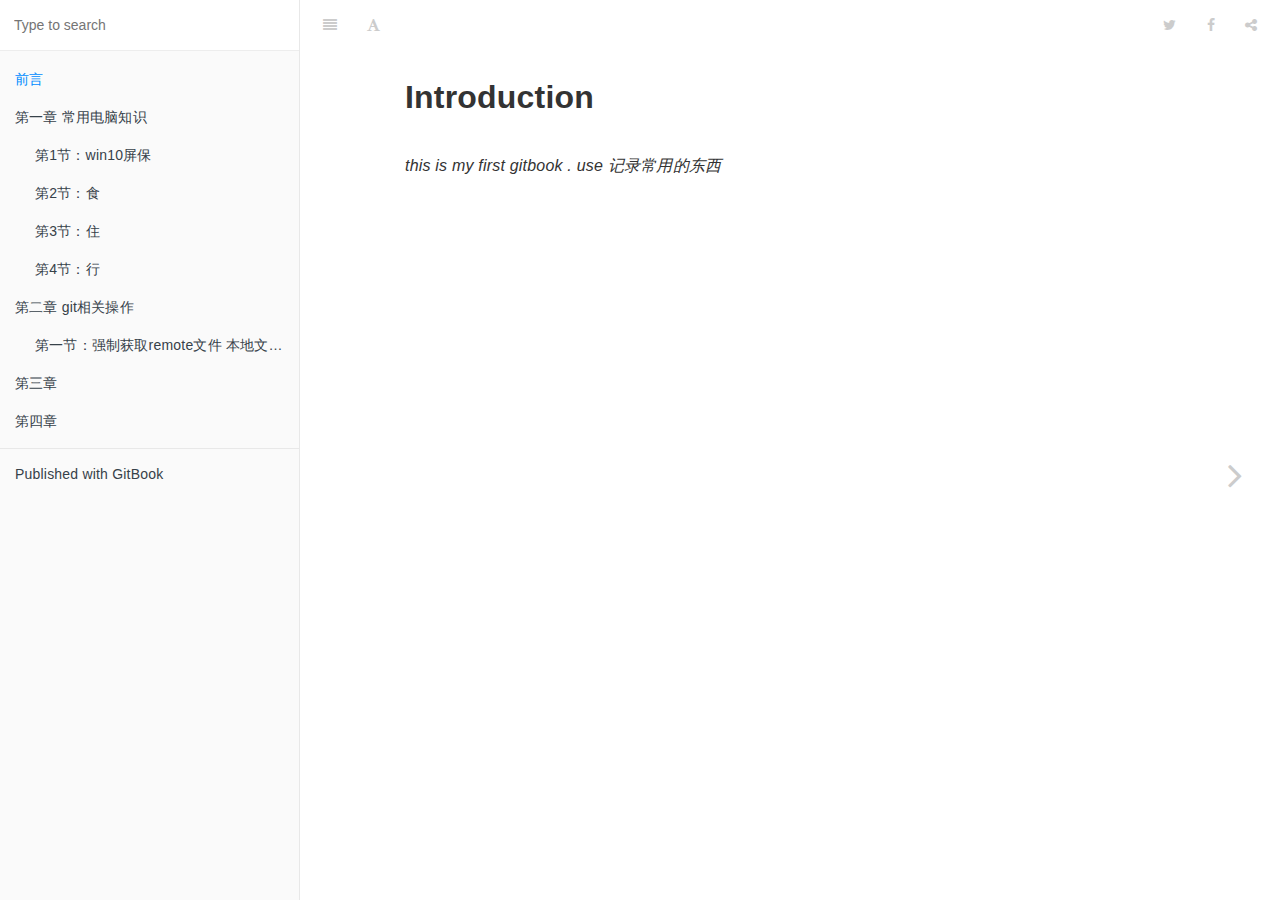
==== _book/index.html @ b2845a03 "提交book1" ====
<!DOCTYPE HTML>
<html lang="" >
    <head>
        <meta charset="UTF-8">
        <meta content="text/html; charset=utf-8" http-equiv="Content-Type">
        <title>前言 · GitBook</title>
        <meta http-equiv="X-UA-Compatible" content="IE=edge" />
        <meta name="description" content="">
        <meta name="generator" content="GitBook 3.2.3">
        
        
        
    
    <link rel="stylesheet" href="gitbook/style.css">

    
            
                
                <link rel="stylesheet" href="gitbook/gitbook-plugin-highlight/website.css">
                
            
                
                <link rel="stylesheet" href="gitbook/gitbook-plugin-search/search.css">
                
            
                
                <link rel="stylesheet" href="gitbook/gitbook-plugin-fontsettings/website.css">
                
            
        

    

    
        
    
        
    
        
    
        
    
        
    
        
    

        
    
    
    <meta name="HandheldFriendly" content="true"/>
    <meta name="viewport" content="width=device-width, initial-scale=1, user-scalable=no">
    <meta name="apple-mobile-web-app-capable" content="yes">
    <meta name="apple-mobile-web-app-status-bar-style" content="black">
    <link rel="apple-touch-icon-precomposed" sizes="152x152" href="gitbook/images/apple-touch-icon-precomposed-152.png">
    <link rel="shortcut icon" href="gitbook/images/favicon.ico" type="image/x-icon">

    
    <link rel="next" href="Chapter1/" />
    
    

    </head>
    <body>
        
<div class="book">
    <div class="book-summary">
        
            
<div id="book-search-input" role="search">
    <input type="text" placeholder="Type to search" />
</div>

            
                <nav role="navigation">
                


<ul class="summary">
    
    

    

    
        
        
    
        <li class="chapter active" data-level="1.1" data-path="./">
            
                <a href="./">
            
                    
                    前言
            
                </a>
            

            
        </li>
    
        <li class="chapter " data-level="1.2" data-path="Chapter1/">
            
                <a href="Chapter1/">
            
                    
                    第一章 常用电脑知识
            
                </a>
            

            
            <ul class="articles">
                
    
        <li class="chapter " data-level="1.2.1" data-path="Chapter1/win10屏保.html">
            
                <a href="Chapter1/win10屏保.html">
            
                    
                    第1节：win10屏保
            
                </a>
            

            
        </li>
    
        <li class="chapter " data-level="1.2.2" data-path="Chapter1/食.html">
            
                <a href="Chapter1/食.html">
            
                    
                    第2节：食
            
                </a>
            

            
        </li>
    
        <li class="chapter " data-level="1.2.3" data-path="Chapter1/住.html">
            
                <a href="Chapter1/住.html">
            
                    
                    第3节：住
            
                </a>
            

            
        </li>
    
        <li class="chapter " data-level="1.2.4" data-path="Chapter1/行.html">
            
                <a href="Chapter1/行.html">
            
                    
                    第4节：行
            
                </a>
            

            
        </li>
    

            </ul>
            
        </li>
    
        <li class="chapter " data-level="1.3" data-path="Chapter2/">
            
                <a href="Chapter2/">
            
                    
                    第二章 git相关操作
            
                </a>
            

            
            <ul class="articles">
                
    
        <li class="chapter " data-level="1.3.1" data-path="Chapter2/git获取文件.html">
            
                <a href="Chapter2/git获取文件.html">
            
                    
                    第一节：强制获取remote文件 本地文件删除后
            
                </a>
            

            
        </li>
    

            </ul>
            
        </li>
    
        <li class="chapter " data-level="1.4" data-path="Chapter3/">
            
                <a href="Chapter3/">
            
                    
                    第三章
            
                </a>
            

            
        </li>
    
        <li class="chapter " data-level="1.5" data-path="Chapter4/">
            
                <a href="Chapter4/">
            
                    
                    第四章
            
                </a>
            

            
        </li>
    

    

    <li class="divider"></li>

    <li>
        <a href="https://www.gitbook.com" target="blank" class="gitbook-link">
            Published with GitBook
        </a>
    </li>
</ul>


                </nav>
            
        
    </div>

    <div class="book-body">
        
            <div class="body-inner">
                
                    

<div class="book-header" role="navigation">
    

    <!-- Title -->
    <h1>
        <i class="fa fa-circle-o-notch fa-spin"></i>
        <a href="." >前言</a>
    </h1>
</div>




                    <div class="page-wrapper" tabindex="-1" role="main">
                        <div class="page-inner">
                            
<div id="book-search-results">
    <div class="search-noresults">
    
                                <section class="normal markdown-section">
                                
                                <h1 id="introduction">Introduction</h1>
<p><em>this is my first gitbook . use &#x8BB0;&#x5F55;&#x5E38;&#x7528;&#x7684;&#x4E1C;&#x897F;</em></p>

                                
                                </section>
                            
    </div>
    <div class="search-results">
        <div class="has-results">
            
            <h1 class="search-results-title"><span class='search-results-count'></span> results matching "<span class='search-query'></span>"</h1>
            <ul class="search-results-list"></ul>
            
        </div>
        <div class="no-results">
            
            <h1 class="search-results-title">No results matching "<span class='search-query'></span>"</h1>
            
        </div>
    </div>
</div>

                        </div>
                    </div>
                
            </div>

            
                
                
                <a href="Chapter1/" class="navigation navigation-next navigation-unique" aria-label="Next page: 第一章 常用电脑知识">
                    <i class="fa fa-angle-right"></i>
                </a>
                
            
        
    </div>

    <script>
        var gitbook = gitbook || [];
        gitbook.push(function() {
            gitbook.page.hasChanged({"page":{"title":"前言","level":"1.1","depth":1,"next":{"title":"第一章 常用电脑知识","level":"1.2","depth":1,"path":"Chapter1/README.md","ref":"Chapter1/README.md","articles":[{"title":"第1节：win10屏保","level":"1.2.1","depth":2,"path":"Chapter1/win10屏保.md","ref":"Chapter1/win10屏保.md","articles":[]},{"title":"第2节：食","level":"1.2.2","depth":2,"path":"Chapter1/食.md","ref":"Chapter1/食.md","articles":[]},{"title":"第3节：住","level":"1.2.3","depth":2,"path":"Chapter1/住.md","ref":"Chapter1/住.md","articles":[]},{"title":"第4节：行","level":"1.2.4","depth":2,"path":"Chapter1/行.md","ref":"Chapter1/行.md","articles":[]}]},"dir":"ltr"},"config":{"gitbook":"*","theme":"default","variables":{},"plugins":["livereload"],"pluginsConfig":{"livereload":{},"highlight":{},"search":{},"lunr":{"maxIndexSize":1000000,"ignoreSpecialCharacters":false},"sharing":{"facebook":true,"twitter":true,"google":false,"weibo":false,"instapaper":false,"vk":false,"all":["facebook","google","twitter","weibo","instapaper"]},"fontsettings":{"theme":"white","family":"sans","size":2},"theme-default":{"styles":{"website":"styles/website.css","pdf":"styles/pdf.css","epub":"styles/epub.css","mobi":"styles/mobi.css","ebook":"styles/ebook.css","print":"styles/print.css"},"showLevel":false}},"structure":{"langs":"LANGS.md","readme":"README.md","glossary":"GLOSSARY.md","summary":"SUMMARY.md"},"pdf":{"pageNumbers":true,"fontSize":12,"fontFamily":"Arial","paperSize":"a4","chapterMark":"pagebreak","pageBreaksBefore":"/","margin":{"right":62,"left":62,"top":56,"bottom":56}},"styles":{"website":"styles/website.css","pdf":"styles/pdf.css","epub":"styles/epub.css","mobi":"styles/mobi.css","ebook":"styles/ebook.css","print":"styles/print.css"}},"file":{"path":"README.md","mtime":"2019-07-24T01:27:45.678Z","type":"markdown"},"gitbook":{"version":"3.2.3","time":"2019-07-24T07:10:19.632Z"},"basePath":".","book":{"language":""}});
        });
    </script>
</div>

        
    <script src="gitbook/gitbook.js"></script>
    <script src="gitbook/theme.js"></script>
    
        
        <script src="gitbook/gitbook-plugin-livereload/plugin.js"></script>
        
    
        
        <script src="gitbook/gitbook-plugin-search/search-engine.js"></script>
        
    
        
        <script src="gitbook/gitbook-plugin-search/search.js"></script>
        
    
        
        <script src="gitbook/gitbook-plugin-lunr/lunr.min.js"></script>
        
    
        
        <script src="gitbook/gitbook-plugin-lunr/search-lunr.js"></script>
        
    
        
        <script src="gitbook/gitbook-plugin-sharing/buttons.js"></script>
        
    
        
        <script src="gitbook/gitbook-plugin-fontsettings/fontsettings.js"></script>
        
    

    </body>
</html>
---- _book/gitbook/gitbook-plugin-highlight/website.css ----
.book .book-body .page-wrapper .page-inner section.normal pre,
.book .book-body .page-wrapper .page-inner section.normal code {
  /* http://jmblog.github.com/color-themes-for-google-code-highlightjs */
  /* Tomorrow Comment */
  /* Tomorrow Red */
  /* Tomorrow Orange */
  /* Tomorrow Yellow */
  /* Tomorrow Green */
  /* Tomorrow Aqua */
  /* Tomorrow Blue */
  /* Tomorrow Purple */
}
.book .book-body .page-wrapper .page-inner section.normal pre .hljs-comment,
.book .book-body .page-wrapper .page-inner section.normal code .hljs-comment,
.book .book-body .page-wrapper .page-inner section.normal pre .hljs-title,
.book .book-body .page-wrapper .page-inner section.normal code .hljs-title {
  color: #8e908c;
}
.book .book-body .page-wrapper .page-inner section.normal pre .hljs-variable,
.book .book-body .page-wrapper .page-inner section.normal code .hljs-variable,
.book .book-body .page-wrapper .page-inner section.normal pre .hljs-attribute,
.book .book-body .page-wrapper .page-inner section.normal code .hljs-attribute,
.book .book-body .page-wrapper .page-inner section.normal pre .hljs-tag,
.book .book-body .page-wrapper .page-inner section.normal code .hljs-tag,
.book .book-body .page-wrapper .page-inner section.normal pre .hljs-regexp,
.book .book-body .page-wrapper .page-inner section.normal code .hljs-regexp,
.book .book-body .page-wrapper .page-inner section.normal pre .hljs-deletion,
.book .book-body .page-wrapper .page-inner section.normal code .hljs-deletion,
.book .book-body .page-wrapper .page-inner section.normal pre .ruby .hljs-constant,
.book .book-body .page-wrapper .page-inner section.normal code .ruby .hljs-constant,
.book .book-body .page-wrapper .page-inner section.normal pre .xml .hljs-tag .hljs-title,
.book .book-body .page-wrapper .page-inner section.normal code .xml .hljs-tag .hljs-title,
.book .book-body .page-wrapper .page-inner section.normal pre .xml .hljs-pi,
.book .book-body .page-wrapper .page-inner section.normal code .xml .hljs-pi,
.book .book-body .page-wrapper .page-inner section.normal pre .xml .hljs-doctype,
.book .book-body .page-wrapper .page-inner section.normal code .xml .hljs-doctype,
.book .book-body .page-wrapper .page-inner section.normal pre .html .hljs-doctype,
.book .book-body .page-wrapper .page-inner section.normal code .html .hljs-doctype,
.book .book-body .page-wrapper .page-inner section.normal pre .css .hljs-id,
.book .book-body .page-wrapper .page-inner section.normal code .css .hljs-id,
.book .book-body .page-wrapper .page-inner section.normal pre .css .hljs-class,
.book .book-body .page-wrapper .page-inner section.normal code .css .hljs-class,
.book .book-body .page-wrapper .page-inner section.normal pre .css .hljs-pseudo,
.book .book-body .page-wrapper .page-inner section.normal code .css .hljs-pseudo {
  color: #c82829;
}
.book .book-body .page-wrapper .page-inner section.normal pre .hljs-number,
.book .book-body .page-wrapper .page-inner section.normal code .hljs-number,
.book .book-body .page-wrapper .page-inner section.normal pre .hljs-preprocessor,
.book .book-body .page-wrapper .page-inner section.normal code .hljs-preprocessor,
.book .book-body .page-wrapper .page-inner section.normal pre .hljs-pragma,
.book .book-body .page-wrapper .page-inner section.normal code .hljs-pragma,
.book .book-body .page-wrapper .page-inner section.normal pre .hljs-built_in,
.book .book-body .page-wrapper .page-inner section.normal code .hljs-built_in,
.book .book-body .page-wrapper .page-inner section.normal pre .hljs-literal,
.book .book-body .page-wrapper .page-inner section.normal code .hljs-literal,
.book .book-body .page-wrapper .page-inner section.normal pre .hljs-params,
.book .book-body .page-wrapper .page-inner section.normal code .hljs-params,
.book .book-body .page-wrapper .page-inner section.normal pre .hljs-constant,
.book .book-body .page-wrapper .page-inner section.normal code .hljs-constant {
  color: #f5871f;
}
.book .book-body .page-wrapper .page-inner section.normal pre .ruby .hljs-class .hljs-title,
.book .book-body .page-wrapper .page-inner section.normal code .ruby .hljs-class .hljs-title,
.book .book-body .page-wrapper .page-inner section.normal pre .css .hljs-rules .hljs-attribute,
.book .book-body .page-wrapper .page-inner section.normal code .css .hljs-rules .hljs-attribute {
  color: #eab700;
}
.book .book-body .page-wrapper .page-inner section.normal pre .hljs-string,
.book .book-body .page-wrapper .page-inner section.normal code .hljs-string,
.book .book-body .page-wrapper .page-inner section.normal pre .hljs-value,
.book .book-body .page-wrapper .page-inner section.normal code .hljs-value,
.book .book-body .page-wrapper .page-inner section.normal pre .hljs-inheritance,
.book .book-body .page-wrapper .page-inner section.normal code .hljs-inheritance,
.book .book-body .page-wrapper .page-inner section.normal pre .hljs-header,
.book .book-body .page-wrapper .page-inner section.normal code .hljs-header,
.book .book-body .page-wrapper .page-inner section.normal pre .hljs-addition,
.book .book-body .page-wrapper .page-inner section.normal code .hljs-addition,
.book .book-body .page-wrapper .page-inner section.normal pre .ruby .hljs-symbol,
.book .book-body .page-wrapper .page-inner section.normal code .ruby .hljs-symbol,
.book .book-body .page-wrapper .page-inner section.normal pre .xml .hljs-cdata,
.book .book-body .page-wrapper .page-inner section.normal code .xml .hljs-cdata {
  color: #718c00;
}
.book .book-body .page-wrapper .page-inner section.normal pre .css .hljs-hexcolor,
.book .book-body .page-wrapper .page-inner section.normal code .css .hljs-hexcolor {
  color: #3e999f;
}
.book .book-body .page-wrapper .page-inner section.normal pre .hljs-function,
.book .book-body .page-wrapper .page-inner section.normal code .hljs-function,
.book .book-body .page-wrapper .page-inner section.normal pre .python .hljs-decorator,
.book .book-body .page-wrapper .page-inner section.normal code .python .hljs-decorator,
.book .book-body .page-wrapper .page-inner section.normal pre .python .hljs-title,
.book .book-body .page-wrapper .page-inner section.normal code .python .hljs-title,
.book .book-body .page-wrapper .page-inner section.normal pre .ruby .hljs-function .hljs-title,
.book .book-body .page-wrapper .page-inner section.normal code .ruby .hljs-function .hljs-title,
.book .book-body .page-wrapper .page-inner section.normal pre .ruby .hljs-title .hljs-keyword,
.book .book-body .page-wrapper .page-inner section.normal code .ruby .hljs-title .hljs-keyword,
.book .book-body .page-wrapper .page-inner section.normal pre .perl .hljs-sub,
.book .book-body .page-wrapper .page-inner section.normal code .perl .hljs-sub,
.book .book-body .page-wrapper .page-inner section.normal pre .javascript .hljs-title,
.book .book-body .page-wrapper .page-inner section.normal code .javascript .hljs-title,
.book .book-body .page-wrapper .page-inner section.normal pre .coffeescript .hljs-title,
.book .book-body .page-wrapper .page-inner section.normal code .coffeescript .hljs-title {
  color: #4271ae;
}
.book .book-body .page-wrapper .page-inner section.normal pre .hljs-keyword,
.book .book-body .page-wrapper .page-inner section.normal code .hljs-keyword,
.book .book-body .page-wrapper .page-inner section.normal pre .javascript .hljs-function,
.book .book-body .page-wrapper .page-inner section.normal code .javascript .hljs-function {
  color: #8959a8;
}
.book .book-body .page-wrapper .page-inner section.normal pre .hljs,
.book .book-body .page-wrapper .page-inner section.normal code .hljs {
  display: block;
  background: white;
  color: #4d4d4c;
  padding: 0.5em;
}
.book .book-body .page-wrapper .page-inner section.normal pre .coffeescript .javascript,
.book .book-body .page-wrapper .page-inner section.normal code .coffeescript .javascript,
.book .book-body .page-wrapper .page-inner section.normal pre .javascript .xml,
.book .book-body .page-wrapper .page-inner section.normal code .javascript .xml,
.book .book-body .page-wrapper .page-inner section.normal pre .tex .hljs-formula,
.book .book-body .page-wrapper .page-inner section.normal code .tex .hljs-formula,
.book .book-body .page-wrapper .page-inner section.normal pre .xml .javascript,
.book .book-body .page-wrapper .page-inner section.normal code .xml .javascript,
.book .book-body .page-wrapper .page-inner section.normal pre .xml .vbscript,
.book .book-body .page-wrapper .page-inner section.normal code .xml .vbscript,
.book .book-body .page-wrapper .page-inner section.normal pre .xml .css,
.book .book-body .page-wrapper .page-inner section.normal code .xml .css,
.book .book-body .page-wrapper .page-inner section.normal pre .xml .hljs-cdata,
.book .book-body .page-wrapper .page-inner section.normal code .xml .hljs-cdata {
  opacity: 0.5;
}
.book.color-theme-1 .book-body .page-wrapper .page-inner section.normal pre,
.book.color-theme-1 .book-body .page-wrapper .page-inner section.normal code {
  /*

Orginal Style from ethanschoonover.com/solarized (c) Jeremy Hull <sourdrums@gmail.com>

*/
  /* Solarized Green */
  /* Solarized Cyan */
  /* Solarized Blue */
  /* Solarized Yellow */
  /* Solarized Orange */
  /* Solarized Red */
  /* Solarized Violet */
}
.book.color-theme-1 .book-body .page-wrapper .page-inner section.normal pre .hljs,
.book.color-theme-1 .book-body .page-wrapper .page-inner section.normal code .hljs {
  display: block;
  padding: 0.5em;
  background: #fdf6e3;
  color: #657b83;
}
.book.color-theme-1 .book-body .page-wrapper .page-inner section.normal pre .hljs-comment,
.book.color-theme-1 .book-body .page-wrapper .page-inner section.normal code .hljs-comment,
.book.color-theme-1 .book-body .page-wrapper .page-inner section.normal pre .hljs-template_comment,
.book.color-theme-1 .book-body .page-wrapper .page-inner section.normal code .hljs-template_comment,
.book.color-theme-1 .book-body .page-wrapper .page-inner section.normal pre .diff .hljs-header,
.book.color-theme-1 .book-body .page-wrapper .page-inner section.normal code .diff .hljs-header,
.book.color-theme-1 .book-body .page-wrapper .page-inner section.normal pre .hljs-doctype,
.book.color-theme-1 .book-body .page-wrapper .page-inner section.normal code .hljs-doctype,
.book.color-theme-1 .book-body .page-wrapper .page-inner section.normal pre .hljs-pi,
.book.color-theme-1 .book-body .page-wrapper .page-inner section.normal code .hljs-pi,
.book.color-theme-1 .book-body .page-wrapper .page-inner section.normal pre .lisp .hljs-string,
.book.color-theme-1 .book-body .page-wrapper .page-inner section.normal code .lisp .hljs-string,
.book.color-theme-1 .book-body .page-wrapper .page-inner section.normal pre .hljs-javadoc,
.book.color-theme-1 .book-body .page-wrapper .page-inner section.normal code .hljs-javadoc {
  color: #93a1a1;
}
.book.color-theme-1 .book-body .page-wrapper .page-inner section.normal pre .hljs-keyword,
.book.color-theme-1 .book-body .page-wrapper .page-inner section.normal code .hljs-keyword,
.book.color-theme-1 .book-body .page-wrapper .page-inner section.normal pre .hljs-winutils,
.book.color-theme-1 .book-body .page-wrapper .page-inner section.normal code .hljs-winutils,
.book.color-theme-1 .book-body .page-wrapper .page-inner section.normal pre .method,
.book.color-theme-1 .book-body .page-wrapper .page-inner section.normal code .method,
.book.color-theme-1 .book-body .page-wrapper .page-inner section.normal pre .hljs-addition,
.book.color-theme-1 .book-body .page-wrapper .page-inner section.normal code .hljs-addition,
.book.color-theme-1 .book-body .page-wrapper .page-inner section.normal pre .css .hljs-tag,
.book.color-theme-1 .book-body .page-wrapper .page-inner section.normal code .css .hljs-tag,
.book.color-theme-1 .book-body .page-wrapper .page-inner section.normal pre .hljs-request,
.book.color-theme-1 .book-body .page-wrapper .page-inner section.normal code .hljs-request,
.book.color-theme-1 .book-body .page-wrapper .page-inner section.normal pre .hljs-status,
.book.color-theme-1 .book-body .page-wrapper .page-inner section.normal code .hljs-status,
.book.color-theme-1 .book-body .page-wrapper .page-inner section.normal pre .nginx .hljs-title,
.book.color-theme-1 .book-body .page-wrapper .page-inner section.normal code .nginx .hljs-title {
  color: #859900;
}
.book.color-theme-1 .book-body .page-wrapper .page-inner section.normal pre .hljs-number,
.book.color-theme-1 .book-body .page-wrapper .page-inner section.normal code .hljs-number,
.book.color-theme-1 .book-body .page-wrapper .page-inner section.normal pre .hljs-command,
.book.color-theme-1 .book-body .page-wrapper .page-inner section.normal code .hljs-command,
.book.color-theme-1 .book-body .page-wrapper .page-inner section.normal pre .hljs-string,
.book.color-theme-1 .book-body .page-wrapper .page-inner section.normal code .hljs-string,
.book.color-theme-1 .book-body .page-wrapper .page-inner section.normal pre .hljs-tag .hljs-value,
.book.color-theme-1 .book-body .page-wrapper .page-inner section.normal code .hljs-tag .hljs-value,
.book.color-theme-1 .book-body .page-wrapper .page-inner section.normal pre .hljs-rules .hljs-value,
.book.color-theme-1 .book-body .page-wrapper .page-inner section.normal code .hljs-rules .hljs-value,
.book.color-theme-1 .book-body .page-wrapper .page-inner section.normal pre .hljs-phpdoc,
.book.color-theme-1 .book-body .page-wrapper .page-inner section.normal code .hljs-phpdoc,
.book.color-theme-1 .book-body .page-wrapper .page-inner section.normal pre .tex .hljs-formula,
.book.color-theme-1 .book-body .page-wrapper .page-inner section.normal code .tex .hljs-formula,
.book.color-theme-1 .book-body .page-wrapper .page-inner section.normal pre .hljs-regexp,
.book.color-theme-1 .book-body .page-wrapper .page-inner section.normal code .hljs-regexp,
.book.color-theme-1 .book-body .page-wrapper .page-inner section.normal pre .hljs-hexcolor,
.book.color-theme-1 .book-body .page-wrapper .page-inner section.normal code .hljs-hexcolor,
.book.color-theme-1 .book-body .page-wrapper .page-inner section.normal pre .hljs-link_url,
.book.color-theme-1 .book-body .page-wrapper .page-inner section.normal code .hljs-link_url {
  color: #2aa198;
}
.book.color-theme-1 .book-body .page-wrapper .page-inner section.normal pre .hljs-title,
.book.color-theme-1 .book-body .page-wrapper .page-inner section.normal code .hljs-title,
.book.color-theme-1 .book-body .page-wrapper .page-inner section.normal pre .hljs-localvars,
.book.color-theme-1 .book-body .page-wrapper .page-inner section.normal code .hljs-localvars,
.book.color-theme-1 .book-body .page-wrapper .page-inner section.normal pre .hljs-chunk,
.book.color-theme-1 .book-body .page-wrapper .page-inner section.normal code .hljs-chunk,
.book.color-theme-1 .book-body .page-wrapper .page-inner section.normal pre .hljs-decorator,
.book.color-theme-1 .book-body .page-wrapper .page-inner section.normal code .hljs-decorator,
.book.color-theme-1 .book-body .page-wrapper .page-inner section.normal pre .hljs-built_in,
.book.color-theme-1 .book-body .page-wrapper .page-inner section.normal code .hljs-built_in,
.book.color-theme-1 .book-body .page-wrapper .page-inner section.normal pre .hljs-identifier,
.book.color-theme-1 .book-body .page-wrapper .page-inner section.normal code .hljs-identifier,
.book.color-theme-1 .book-body .page-wrapper .page-inner section.normal pre .vhdl .hljs-literal,
.book.color-theme-1 .book-body .page-wrapper .page-inner section.normal code .vhdl .hljs-literal,
.book.color-theme-1 .book-body .page-wrapper .page-inner section.normal pre .hljs-id,
.book.color-theme-1 .book-body .page-wrapper .page-inner section.normal code .hljs-id,
.book.color-theme-1 .book-body .page-wrapper .page-inner section.normal pre .css .hljs-function,
.book.color-theme-1 .book-body .page-wrapper .page-inner section.normal code .css .hljs-function {
  color: #268bd2;
}
.book.color-theme-1 .book-body .page-wrapper .page-inner section.normal pre .hljs-attribute,
.book.color-theme-1 .book-body .page-wrapper .page-inner section.normal code .hljs-attribute,
.book.color-theme-1 .book-body .page-wrapper .page-inner section.normal pre .hljs-variable,
.book.color-theme-1 .book-body .page-wrapper .page-inner section.normal code .hljs-variable,
.book.color-theme-1 .book-body .page-wrapper .page-inner section.normal pre .lisp .hljs-body,
.book.color-theme-1 .book-body .page-wrapper .page-inner section.normal code .lisp .hljs-body,
.book.color-theme-1 .book-body .page-wrapper .page-inner section.normal pre .smalltalk .hljs-number,
.book.color-theme-1 .book-body .page-wrapper .page-inner section.normal code .smalltalk .hljs-number,
.book.color-theme-1 .book-body .page-wrapper .page-inner section.normal pre .hljs-constant,
.book.color-theme-1 .book-body .page-wrapper .page-inner section.normal code .hljs-constant,
.book.color-theme-1 .book-body .page-wrapper .page-inner section.normal pre .hljs-class .hljs-title,
.book.color-theme-1 .book-body .page-wrapper .page-inner section.normal code .hljs-class .hljs-title,
.book.color-theme-1 .book-body .page-wrapper .page-inner section.normal pre .hljs-parent,
.book.color-theme-1 .book-body .page-wrapper .page-inner section.normal code .hljs-parent,
.book.color-theme-1 .book-body .page-wrapper .page-inner section.normal pre .haskell .hljs-type,
.book.color-theme-1 .book-body .page-wrapper .page-inner section.normal code .haskell .hljs-type,
.book.color-theme-1 .book-body .page-wrapper .page-inner section.normal pre .hljs-link_reference,
.book.color-theme-1 .book-body .page-wrapper .page-inner section.normal code .hljs-link_reference {
  color: #b58900;
}
.book.color-theme-1 .book-body .page-wrapper .page-inner section.normal pre .hljs-preprocessor,
.book.color-theme-1 .book-body .page-wrapper .page-inner section.normal code .hljs-preprocessor,
.book.color-theme-1 .book-body .page-wrapper .page-inner section.normal pre .hljs-preprocessor .hljs-keyword,
.book.color-theme-1 .book-body .page-wrapper .page-inner section.normal code .hljs-preprocessor .hljs-keyword,
.book.color-theme-1 .book-body .page-wrapper .page-inner section.normal pre .hljs-pragma,
.book.color-theme-1 .book-body .page-wrapper .page-inner section.normal code .hljs-pragma,
.book.color-theme-1 .book-body .page-wrapper .page-inner section.normal pre .hljs-shebang,
.book.color-theme-1 .book-body .page-wrapper .page-inner section.normal code .hljs-shebang,
.book.color-theme-1 .book-body .page-wrapper .page-inner section.normal pre .hljs-symbol,
.book.color-theme-1 .book-body .page-wrapper .page-inner section.normal code .hljs-symbol,
.book.color-theme-1 .book-body .page-wrapper .page-inner section.normal pre .hljs-symbol .hljs-string,
.book.color-theme-1 .book-body .page-wrapper .page-inner section.normal code .hljs-symbol .hljs-string,
.book.color-theme-1 .book-body .page-wrapper .page-inner section.normal pre .diff .hljs-change,
.book.color-theme-1 .book-body .page-wrapper .page-inner section.normal code .diff .hljs-change,
.book.color-theme-1 .book-body .page-wrapper .page-inner section.normal pre .hljs-special,
.book.color-theme-1 .book-body .page-wrapper .page-inner section.normal code .hljs-special,
.book.color-theme-1 .book-body .page-wrapper .page-inner section.normal pre .hljs-attr_selector,
.book.color-theme-1 .book-body .page-wrapper .page-inner section.normal code .hljs-attr_selector,
.book.color-theme-1 .book-body .page-wrapper .page-inner section.normal pre .hljs-subst,
.book.color-theme-1 .book-body .page-wrapper .page-inner section.normal code .hljs-subst,
.book.color-theme-1 .book-body .page-wrapper .page-inner section.normal pre .hljs-cdata,
.book.color-theme-1 .book-body .page-wrapper .page-inner section.normal code .hljs-cdata,
.book.color-theme-1 .book-body .page-wrapper .page-inner section.normal pre .clojure .hljs-title,
.book.color-theme-1 .book-body .page-wrapper .page-inner section.normal code .clojure .hljs-title,
.book.color-theme-1 .book-body .page-wrapper .page-inner section.normal pre .css .hljs-pseudo,
.book.color-theme-1 .book-body .page-wrapper .page-inner section.normal code .css .hljs-pseudo,
.book.color-theme-1 .book-body .page-wrapper .page-inner section.normal pre .hljs-header,
.book.color-theme-1 .book-body .page-wrapper .page-inner section.normal code .hljs-header {
  color: #cb4b16;
}
.book.color-theme-1 .book-body .page-wrapper .page-inner section.normal pre .hljs-deletion,
.book.color-theme-1 .book-body .page-wrapper .page-inner section.normal code .hljs-deletion,
.book.color-theme-1 .book-body .page-wrapper .page-inner section.normal pre .hljs-important,
.book.color-theme-1 .book-body .page-wrapper .page-inner section.normal code .hljs-important {
  color: #dc322f;
}
.book.color-theme-1 .book-body .page-wrapper .page-inner section.normal pre .hljs-link_label,
.book.color-theme-1 .book-body .page-wrapper .page-inner section.normal code .hljs-link_label {
  color: #6c71c4;
}
.book.color-theme-1 .book-body .page-wrapper .page-inner section.normal pre .tex .hljs-formula,
.book.color-theme-1 .book-body .page-wrapper .page-inner section.normal code .tex .hljs-formula {
  background: #eee8d5;
}
.book.color-theme-2 .book-body .page-wrapper .page-inner section.normal pre,
.book.color-theme-2 .book-body .page-wrapper .page-inner section.normal code {
  /* Tomorrow Night Bright Theme */
  /* Original theme - https://github.com/chriskempson/tomorrow-theme */
  /* http://jmblog.github.com/color-themes-for-google-code-highlightjs */
  /* Tomorrow Comment */
  /* Tomorrow Red */
  /* Tomorrow Orange */
  /* Tomorrow Yellow */
  /* Tomorrow Green */
  /* Tomorrow Aqua */
  /* Tomorrow Blue */
  /* Tomorrow Purple */
}
.book.color-theme-2 .book-body .page-wrapper .page-inner section.normal pre .hljs-comment,
.book.color-theme-2 .book-body .page-wrapper .page-inner section.normal code .hljs-comment,
.book.color-theme-2 .book-body .page-wrapper .page-inner section.normal pre .hljs-title,
.book.color-theme-2 .book-body .page-wrapper .page-inner section.normal code .hljs-title {
  color: #969896;
}
.book.color-theme-2 .book-body .page-wrapper .page-inner section.normal pre .hljs-variable,
.book.color-theme-2 .book-body .page-wrapper .page-inner section.normal code .hljs-variable,
.book.color-theme-2 .book-body .page-wrapper .page-inner section.normal pre .hljs-attribute,
.book.color-theme-2 .book-body .page-wrapper .page-inner section.normal code .hljs-attribute,
.book.color-theme-2 .book-body .page-wrapper .page-inner section.normal pre .hljs-tag,
.book.color-theme-2 .book-body .page-wrapper .page-inner section.normal code .hljs-tag,
.book.color-theme-2 .book-body .page-wrapper .page-inner section.normal pre .hljs-regexp,
.book.color-theme-2 .book-body .page-wrapper .page-inner section.normal code .hljs-regexp,
.book.color-theme-2 .book-body .page-wrapper .page-inner section.normal pre .hljs-deletion,
.book.color-theme-2 .book-body .page-wrapper .page-inner section.normal code .hljs-deletion,
.book.color-theme-2 .book-body .page-wrapper .page-inner section.normal pre .ruby .hljs-constant,
.book.color-theme-2 .book-body .page-wrapper .page-inner section.normal code .ruby .hljs-constant,
.book.color-theme-2 .book-body .page-wrapper .page-inner section.normal pre .xml .hljs-tag .hljs-title,
.book.color-theme-2 .book-body .page-wrapper .page-inner section.normal code .xml .hljs-tag .hljs-title,
.book.color-theme-2 .book-body .page-wrapper .page-inner section.normal pre .xml .hljs-pi,
.book.color-theme-2 .book-body .page-wrapper .page-inner section.normal code .xml .hljs-pi,
.book.color-theme-2 .book-body .page-wrapper .page-inner section.normal pre .xml .hljs-doctype,
.book.color-theme-2 .book-body .page-wrapper .page-inner section.normal code .xml .hljs-doctype,
.book.color-theme-2 .book-body .page-wrapper .page-inner section.normal pre .html .hljs-doctype,
.book.color-theme-2 .book-body .page-wrapper .page-inner section.normal code .html .hljs-doctype,
.book.color-theme-2 .book-body .page-wrapper .page-inner section.normal pre .css .hljs-id,
.book.color-theme-2 .book-body .page-wrapper .page-inner section.normal code .css .hljs-id,
.book.color-theme-2 .book-body .page-wrapper .page-inner section.normal pre .css .hljs-class,
.book.color-theme-2 .book-body .page-wrapper .page-inner section.normal code .css .hljs-class,
.book.color-theme-2 .book-body .page-wrapper .page-inner section.normal pre .css .hljs-pseudo,
.book.color-theme-2 .book-body .page-wrapper .page-inner section.normal code .css .hljs-pseudo {
  color: #d54e53;
}
.book.color-theme-2 .book-body .page-wrapper .page-inner section.normal pre .hljs-number,
.book.color-theme-2 .book-body .page-wrapper .page-inner section.normal code .hljs-number,
.book.color-theme-2 .book-body .page-wrapper .page-inner section.normal pre .hljs-preprocessor,
.book.color-theme-2 .book-body .page-wrapper .page-inner section.normal code .hljs-preprocessor,
.book.color-theme-2 .book-body .page-wrapper .page-inner section.normal pre .hljs-pragma,
.book.color-theme-2 .book-body .page-wrapper .page-inner section.normal code .hljs-pragma,
.book.color-theme-2 .book-body .page-wrapper .page-inner section.normal pre .hljs-built_in,
.book.color-theme-2 .book-body .page-wrapper .page-inner section.normal code .hljs-built_in,
.book.color-theme-2 .book-body .page-wrapper .page-inner section.normal pre .hljs-literal,
.book.color-theme-2 .book-body .page-wrapper .page-inner section.normal code .hljs-literal,
.book.color-theme-2 .book-body .page-wrapper .page-inner section.normal pre .hljs-params,
.book.color-theme-2 .book-body .page-wrapper .page-inner section.normal code .hljs-params,
.book.color-theme-2 .book-body .page-wrapper .page-inner section.normal pre .hljs-constant,
.book.color-theme-2 .book-body .page-wrapper .page-inner section.normal code .hljs-constant {
  color: #e78c45;
}
.book.color-theme-2 .book-body .page-wrapper .page-inner section.normal pre .ruby .hljs-class .hljs-title,
.book.color-theme-2 .book-body .page-wrapper .page-inner section.normal code .ruby .hljs-class .hljs-title,
.book.color-theme-2 .book-body .page-wrapper .page-inner section.normal pre .css .hljs-rules .hljs-attribute,
.book.color-theme-2 .book-body .page-wrapper .page-inner section.normal code .css .hljs-rules .hljs-attribute {
  color: #e7c547;
}
.book.color-theme-2 .book-body .page-wrapper .page-inner section.normal pre .hljs-string,
.book.color-theme-2 .book-body .page-wrapper .page-inner section.normal code .hljs-string,
.book.color-theme-2 .book-body .page-wrapper .page-inner section.normal pre .hljs-value,
.book.color-theme-2 .book-body .page-wrapper .page-inner section.normal code .hljs-value,
.book.color-theme-2 .book-body .page-wrapper .page-inner section.normal pre .hljs-inheritance,
.book.color-theme-2 .book-body .page-wrapper .page-inner section.normal code .hljs-inheritance,
.book.color-theme-2 .book-body .page-wrapper .page-inner section.normal pre .hljs-header,
.book.color-theme-2 .book-body .page-wrapper .page-inner section.normal code .hljs-header,
.book.color-theme-2 .book-body .page-wrapper .page-inner section.normal pre .hljs-addition,
.book.color-theme-2 .book-body .page-wrapper .page-inner section.normal code .hljs-addition,
.book.color-theme-2 .book-body .page-wrapper .page-inner section.normal pre .ruby .hljs-symbol,
.book.color-theme-2 .book-body .page-wrapper .page-inner section.normal code .ruby .hljs-symbol,
.book.color-theme-2 .book-body .page-wrapper .page-inner section.normal pre .xml .hljs-cdata,
.book.color-theme-2 .book-body .page-wrapper .page-inner section.normal code .xml .hljs-cdata {
  color: #b9ca4a;
}
.book.color-theme-2 .book-body .page-wrapper .page-inner section.normal pre .css .hljs-hexcolor,
.book.color-theme-2 .book-body .page-wrapper .page-inner section.normal code .css .hljs-hexcolor {
  color: #70c0b1;
}
.book.color-theme-2 .book-body .page-wrapper .page-inner section.normal pre .hljs-function,
.book.color-theme-2 .book-body .page-wrapper .page-inner section.normal code .hljs-function,
.book.color-theme-2 .book-body .page-wrapper .page-inner section.normal pre .python .hljs-decorator,
.book.color-theme-2 .book-body .page-wrapper .page-inner section.normal code .python .hljs-decorator,
.book.color-theme-2 .book-body .page-wrapper .page-inner section.normal pre .python .hljs-title,
.book.color-theme-2 .book-body .page-wrapper .page-inner section.normal code .python .hljs-title,
.book.color-theme-2 .book-body .page-wrapper .page-inner section.normal pre .ruby .hljs-function .hljs-title,
.book.color-theme-2 .book-body .page-wrapper .page-inner section.normal code .ruby .hljs-function .hljs-title,
.book.color-theme-2 .book-body .page-wrapper .page-inner section.normal pre .ruby .hljs-title .hljs-keyword,
.book.color-theme-2 .book-body .page-wrapper .page-inner section.normal code .ruby .hljs-title .hljs-keyword,
.book.color-theme-2 .book-body .page-wrapper .page-inner section.normal pre .perl .hljs-sub,
.book.color-theme-2 .book-body .page-wrapper .page-inner section.normal code .perl .hljs-sub,
.book.color-theme-2 .book-body .page-wrapper .page-inner section.normal pre .javascript .hljs-title,
.book.color-theme-2 .book-body .page-wrapper .page-inner section.normal code .javascript .hljs-title,
.book.color-theme-2 .book-body .page-wrapper .page-inner section.normal pre .coffeescript .hljs-title,
.book.color-theme-2 .book-body .page-wrapper .page-inner section.normal code .coffeescript .hljs-title {
  color: #7aa6da;
}
.book.color-theme-2 .book-body .page-wrapper .page-inner section.normal pre .hljs-keyword,
.book.color-theme-2 .book-body .page-wrapper .page-inner section.normal code .hljs-keyword,
.book.color-theme-2 .book-body .page-wrapper .page-inner section.normal pre .javascript .hljs-function,
.book.color-theme-2 .book-body .page-wrapper .page-inner section.normal code .javascript .hljs-function {
  color: #c397d8;
}
.book.color-theme-2 .book-body .page-wrapper .page-inner section.normal pre .hljs,
.book.color-theme-2 .book-body .page-wrapper .page-inner section.normal code .hljs {
  display: block;
  background: black;
  color: #eaeaea;
  padding: 0.5em;
}
.book.color-theme-2 .book-body .page-wrapper .page-inner section.normal pre .coffeescript .javascript,
.book.color-theme-2 .book-body .page-wrapper .page-inner section.normal code .coffeescript .javascript,
.book.color-theme-2 .book-body .page-wrapper .page-inner section.normal pre .javascript .xml,
.book.color-theme-2 .book-body .page-wrapper .page-inner section.normal code .javascript .xml,
.book.color-theme-2 .book-body .page-wrapper .page-inner section.normal pre .tex .hljs-formula,
.book.color-theme-2 .book-body .page-wrapper .page-inner section.normal code .tex .hljs-formula,
.book.color-theme-2 .book-body .page-wrapper .page-inner section.normal pre .xml .javascript,
.book.color-theme-2 .book-body .page-wrapper .page-inner section.normal code .xml .javascript,
.book.color-theme-2 .book-body .page-wrapper .page-inner section.normal pre .xml .vbscript,
.book.color-theme-2 .book-body .page-wrapper .page-inner section.normal code .xml .vbscript,
.book.color-theme-2 .book-body .page-wrapper .page-inner section.normal pre .xml .css,
.book.color-theme-2 .book-body .page-wrapper .page-inner section.normal code .xml .css,
.book.color-theme-2 .book-body .page-wrapper .page-inner section.normal pre .xml .hljs-cdata,
.book.color-theme-2 .book-body .page-wrapper .page-inner section.normal code .xml .hljs-cdata {
  opacity: 0.5;
}
---- _book/gitbook/gitbook-plugin-search/search.css ----
/*
    This CSS only styled the search results section, not the search input
    It defines the basic interraction to hide content when displaying results, etc
*/
#book-search-results .search-results {
  display: none;
}
#book-search-results .search-results ul.search-results-list {
  list-style-type: none;
  padding-left: 0;
}
#book-search-results .search-results ul.search-results-list li {
  margin-bottom: 1.5rem;
  padding-bottom: 0.5rem;
  /* Highlight results */
}
#book-search-results .search-results ul.search-results-list li p em {
  background-color: rgba(255, 220, 0, 0.4);
  font-style: normal;
}
#book-search-results .search-results .no-results {
  display: none;
}
#book-search-results.open .search-results {
  display: block;
}
#book-search-results.open .search-noresults {
  display: none;
}
#book-search-results.no-results .search-results .has-results {
  display: none;
}
#book-search-results.no-results .search-results .no-results {
  display: block;
}
---- _book/gitbook/gitbook-plugin-fontsettings/website.css ----
/*
 * Theme 1
 */
.color-theme-1 .dropdown-menu {
  background-color: #111111;
  border-color: #7e888b;
}
.color-theme-1 .dropdown-menu .dropdown-caret .caret-inner {
  border-bottom: 9px solid #111111;
}
.color-theme-1 .dropdown-menu .buttons {
  border-color: #7e888b;
}
.color-theme-1 .dropdown-menu .button {
  color: #afa790;
}
.color-theme-1 .dropdown-menu .button:hover {
  color: #73553c;
}
/*
 * Theme 2
 */
.color-theme-2 .dropdown-menu {
  background-color: #2d3143;
  border-color: #272a3a;
}
.color-theme-2 .dropdown-menu .dropdown-caret .caret-inner {
  border-bottom: 9px solid #2d3143;
}
.color-theme-2 .dropdown-menu .buttons {
  border-color: #272a3a;
}
.color-theme-2 .dropdown-menu .button {
  color: #62677f;
}
.color-theme-2 .dropdown-menu .button:hover {
  color: #f4f4f5;
}
.book .book-header .font-settings .font-enlarge {
  line-height: 30px;
  font-size: 1.4em;
}
.book .book-header .font-settings .font-reduce {
  line-height: 30px;
  font-size: 1em;
}
.book.color-theme-1 .book-body {
  color: #704214;
  background: #f3eacb;
}
.book.color-theme-1 .book-body .page-wrapper .page-inner section {
  background: #f3eacb;
}
.book.color-theme-2 .book-body {
  color: #bdcadb;
  background: #1c1f2b;
}
.book.color-theme-2 .book-body .page-wrapper .page-inner section {
  background: #1c1f2b;
}
.book.font-size-0 .book-body .page-inner section {
  font-size: 1.2rem;
}
.book.font-size-1 .book-body .page-inner section {
  font-size: 1.4rem;
}
.book.font-size-2 .book-body .page-inner section {
  font-size: 1.6rem;
}
.book.font-size-3 .book-body .page-inner section {
  font-size: 2.2rem;
}
.book.font-size-4 .book-body .page-inner section {
  font-size: 4rem;
}
.book.font-family-0 {
  font-family: Georgia, serif;
}
.book.font-family-1 {
  font-family: "Helvetica Neue", Helvetica, Arial, sans-serif;
}
.book.color-theme-1 .book-body .page-wrapper .page-inner section.normal {
  color: #704214;
}
.book.color-theme-1 .book-body .page-wrapper .page-inner section.normal a {
  color: inherit;
}
.book.color-theme-1 .book-body .page-wrapper .page-inner section.normal h1,
.book.color-theme-1 .book-body .page-wrapper .page-inner section.normal h2,
.book.color-theme-1 .book-body .page-wrapper .page-inner section.normal h3,
.book.color-theme-1 .book-body .page-wrapper .page-inner section.normal h4,
.book.color-theme-1 .book-body .page-wrapper .page-inner section.normal h5,
.book.color-theme-1 .book-body .page-wrapper .page-inner section.normal h6 {
  color: inherit;
}
.book.color-theme-1 .book-body .page-wrapper .page-inner section.normal h1,
.book.color-theme-1 .book-body .page-wrapper .page-inner section.normal h2 {
  border-color: inherit;
}
.book.color-theme-1 .book-body .page-wrapper .page-inner section.normal h6 {
  color: inherit;
}
.book.color-theme-1 .book-body .page-wrapper .page-inner section.normal hr {
  background-color: inherit;
}
.book.color-theme-1 .book-body .page-wrapper .page-inner section.normal blockquote {
  border-color: inherit;
}
.book.color-theme-1 .book-body .page-wrapper .page-inner section.normal pre,
.book.color-theme-1 .book-body .page-wrapper .page-inner section.normal code {
  background: #fdf6e3;
  color: #657b83;
  border-color: #f8df9c;
}
.book.color-theme-1 .book-body .page-wrapper .page-inner section.normal .highlight {
  background-color: inherit;
}
.book.color-theme-1 .book-body .page-wrapper .page-inner section.normal table th,
.book.color-theme-1 .book-body .page-wrapper .page-inner section.normal table td {
  border-color: #f5d06c;
}
.book.color-theme-1 .book-body .page-wrapper .page-inner section.normal table tr {
  color: inherit;
  background-color: #fdf6e3;
  border-color: #444444;
}
.book.color-theme-1 .book-body .page-wrapper .page-inner section.normal table tr:nth-child(2n) {
  background-color: #fbeecb;
}
.book.color-theme-2 .book-body .page-wrapper .page-inner section.normal {
  color: #bdcadb;
}
.book.color-theme-2 .book-body .page-wrapper .page-inner section.normal a {
  color: #3eb1d0;
}
.book.color-theme-2 .book-body .page-wrapper .page-inner section.normal h1,
.book.color-theme-2 .book-body .page-wrapper .page-inner section.normal h2,
.book.color-theme-2 .book-body .page-wrapper .page-inner section.normal h3,
.book.color-theme-2 .book-body .page-wrapper .page-inner section.normal h4,
.book.color-theme-2 .book-body .page-wrapper .page-inner section.normal h5,
.book.color-theme-2 .book-body .page-wrapper .page-inner section.normal h6 {
  color: #fffffa;
}
.book.color-theme-2 .book-body .page-wrapper .page-inner section.normal h1,
.book.color-theme-2 .book-body .page-wrapper .page-inner section.normal h2 {
  border-color: #373b4e;
}
.book.color-theme-2 .book-body .page-wrapper .page-inner section.normal h6 {
  color: #373b4e;
}
.book.color-theme-2 .book-body .page-wrapper .page-inner section.normal hr {
  background-color: #373b4e;
}
.book.color-theme-2 .book-body .page-wrapper .page-inner section.normal blockquote {
  border-color: #373b4e;
}
.book.color-theme-2 .book-body .page-wrapper .page-inner section.normal pre,
.book.color-theme-2 .book-body .page-wrapper .page-inner section.normal code {
  color: #9dbed8;
  background: #2d3143;
  border-color: #2d3143;
}
.book.color-theme-2 .book-body .page-wrapper .page-inner section.normal .highlight {
  background-color: #282a39;
}
.book.color-theme-2 .book-body .page-wrapper .page-inner section.normal table th,
.book.color-theme-2 .book-body .page-wrapper .page-inner section.normal table td {
  border-color: #3b3f54;
}
.book.color-theme-2 .book-body .page-wrapper .page-inner section.normal table tr {
  color: #b6c2d2;
  background-color: #2d3143;
  border-color: #3b3f54;
}
.book.color-theme-2 .book-body .page-wrapper .page-inner section.normal table tr:nth-child(2n) {
  background-color: #35394b;
}
.book.color-theme-1 .book-header {
  color: #afa790;
  background: transparent;
}
.book.color-theme-1 .book-header .btn {
  color: #afa790;
}
.book.color-theme-1 .book-header .btn:hover {
  color: #73553c;
  background: none;
}
.book.color-theme-1 .book-header h1 {
  color: #704214;
}
.book.color-theme-2 .book-header {
  color: #7e888b;
  background: transparent;
}
.book.color-theme-2 .book-header .btn {
  color: #3b3f54;
}
.book.color-theme-2 .book-header .btn:hover {
  color: #fffff5;
  background: none;
}
.book.color-theme-2 .book-header h1 {
  color: #bdcadb;
}
.book.color-theme-1 .book-body .navigation {
  color: #afa790;
}
.book.color-theme-1 .book-body .navigation:hover {
  color: #73553c;
}
.book.color-theme-2 .book-body .navigation {
  color: #383f52;
}
.book.color-theme-2 .book-body .navigation:hover {
  color: #fffff5;
}
/*
 * Theme 1
 */
.book.color-theme-1 .book-summary {
  color: #afa790;
  background: #111111;
  border-right: 1px solid rgba(0, 0, 0, 0.07);
}
.book.color-theme-1 .book-summary .book-search {
  background: transparent;
}
.book.color-theme-1 .book-summary .book-search input,
.book.color-theme-1 .book-summary .book-search input:focus {
  border: 1px solid transparent;
}
.book.color-theme-1 .book-summary ul.summary li.divider {
  background: #7e888b;
  box-shadow: none;
}
.book.color-theme-1 .book-summary ul.summary li i.fa-check {
  color: #33cc33;
}
.book.color-theme-1 .book-summary ul.summary li.done > a {
  color: #877f6a;
}
.book.color-theme-1 .book-summary ul.summary li a,
.book.color-theme-1 .book-summary ul.summary li span {
  color: #877f6a;
  background: transparent;
  font-weight: normal;
}
.book.color-theme-1 .book-summary ul.summary li.active > a,
.book.color-theme-1 .book-summary ul.summary li a:hover {
  color: #704214;
  background: transparent;
  font-weight: normal;
}
/*
 * Theme 2
 */
.book.color-theme-2 .book-summary {
  color: #bcc1d2;
  background: #2d3143;
  border-right: none;
}
.book.color-theme-2 .book-summary .book-search {
  background: transparent;
}
.book.color-theme-2 .book-summary .book-search input,
.book.color-theme-2 .book-summary .book-search input:focus {
  border: 1px solid transparent;
}
.book.color-theme-2 .book-summary ul.summary li.divider {
  background: #272a3a;
  box-shadow: none;
}
.book.color-theme-2 .book-summary ul.summary li i.fa-check {
  color: #33cc33;
}
.book.color-theme-2 .book-summary ul.summary li.done > a {
  color: #62687f;
}
.book.color-theme-2 .book-summary ul.summary li a,
.book.color-theme-2 .book-summary ul.summary li span {
  color: #c1c6d7;
  background: transparent;
  font-weight: 600;
}
.book.color-theme-2 .book-summary ul.summary li.active > a,
.book.color-theme-2 .book-summary ul.summary li a:hover {
  color: #f4f4f5;
  background: #252737;
  font-weight: 600;
}
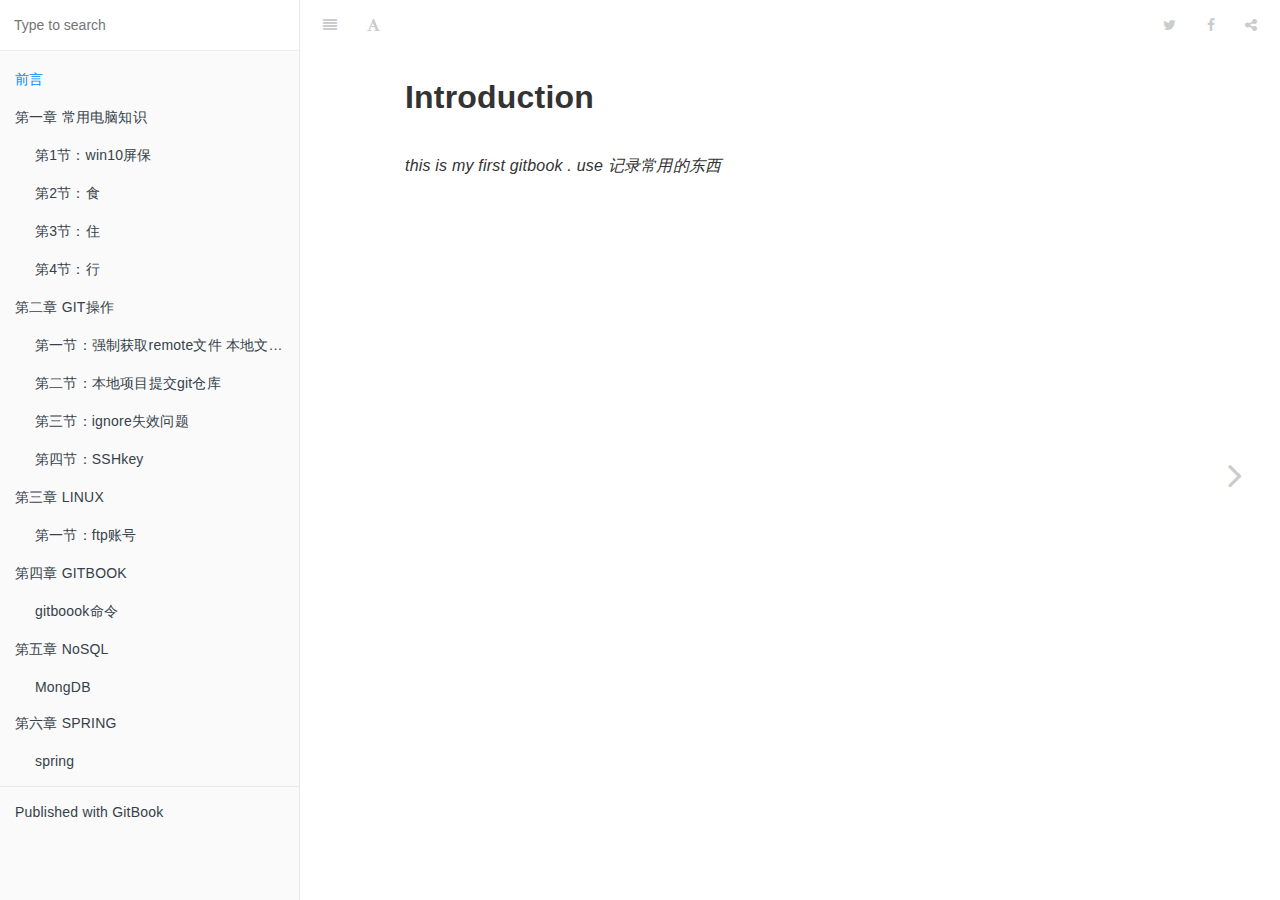
==== commit 155a69b3: "spirng mongodb" ====
--- a/_book/index.html
+++ b/_book/index.html
@@ -176,7 +176,7 @@
                 <a href="Chapter2/">
             
                     
-                    第二章 git相关操作
+                    第二章 GIT操作
             
                 </a>
             
@@ -198,6 +198,45 @@
             
         </li>
     
+        <li class="chapter " data-level="1.3.2" data-path="Chapter2/本地项目提交git仓库.html">
+            
+                <a href="Chapter2/本地项目提交git仓库.html">
+            
+                    
+                    第二节：本地项目提交git仓库
+            
+                </a>
+            
+
+            
+        </li>
+    
+        <li class="chapter " data-level="1.3.3" data-path="Chapter2/ignore失效问题.html">
+            
+                <a href="Chapter2/ignore失效问题.html">
+            
+                    
+                    第三节：ignore失效问题
+            
+                </a>
+            
+
+            
+        </li>
+    
+        <li class="chapter " data-level="1.3.4" data-path="Chapter2/SSHkey.html">
+            
+                <a href="Chapter2/SSHkey.html">
+            
+                    
+                    第四节：SSHkey
+            
+                </a>
+            
+
+            
+        </li>
+    
 
             </ul>
             
@@ -208,11 +247,30 @@
                 <a href="Chapter3/">
             
                     
-                    第三章
-            
-                </a>
-            
-
+                    第三章 LINUX
+            
+                </a>
+            
+
+            
+            <ul class="articles">
+                
+    
+        <li class="chapter " data-level="1.4.1" data-path="Chapter3/ftp.html">
+            
+                <a href="Chapter3/ftp.html">
+            
+                    
+                    第一节：ftp账号
+            
+                </a>
+            
+
+            
+        </li>
+    
+
+            </ul>
             
         </li>
     
@@ -221,11 +279,94 @@
                 <a href="Chapter4/">
             
                     
-                    第四章
-            
-                </a>
-            
-
+                    第四章 GITBOOK
+            
+                </a>
+            
+
+            
+            <ul class="articles">
+                
+    
+        <li class="chapter " data-level="1.5.1" data-path="Chapter4/gitbook命令.html">
+            
+                <a href="Chapter4/gitbook命令.html">
+            
+                    
+                    gitboook命令
+            
+                </a>
+            
+
+            
+        </li>
+    
+
+            </ul>
+            
+        </li>
+    
+        <li class="chapter " data-level="1.6" data-path="Chapter5/">
+            
+                <a href="Chapter5/">
+            
+                    
+                    第五章 NoSQL
+            
+                </a>
+            
+
+            
+            <ul class="articles">
+                
+    
+        <li class="chapter " data-level="1.6.1" data-path="Chapter5/MongDB.html">
+            
+                <a href="Chapter5/MongDB.html">
+            
+                    
+                    MongDB
+            
+                </a>
+            
+
+            
+        </li>
+    
+
+            </ul>
+            
+        </li>
+    
+        <li class="chapter " data-level="1.7" data-path="Chapter6/">
+            
+                <a href="Chapter6/">
+            
+                    
+                    第六章 SPRING
+            
+                </a>
+            
+
+            
+            <ul class="articles">
+                
+    
+        <li class="chapter " data-level="1.7.1" data-path="Chapter6/spring.html">
+            
+                <a href="Chapter6/spring.html">
+            
+                    
+                    spring
+            
+                </a>
+            
+
+            
+        </li>
+    
+
+            </ul>
             
         </li>
     
@@ -315,7 +456,7 @@
     <script>
         var gitbook = gitbook || [];
         gitbook.push(function() {
-            gitbook.page.hasChanged({"page":{"title":"前言","level":"1.1","depth":1,"next":{"title":"第一章 常用电脑知识","level":"1.2","depth":1,"path":"Chapter1/README.md","ref":"Chapter1/README.md","articles":[{"title":"第1节：win10屏保","level":"1.2.1","depth":2,"path":"Chapter1/win10屏保.md","ref":"Chapter1/win10屏保.md","articles":[]},{"title":"第2节：食","level":"1.2.2","depth":2,"path":"Chapter1/食.md","ref":"Chapter1/食.md","articles":[]},{"title":"第3节：住","level":"1.2.3","depth":2,"path":"Chapter1/住.md","ref":"Chapter1/住.md","articles":[]},{"title":"第4节：行","level":"1.2.4","depth":2,"path":"Chapter1/行.md","ref":"Chapter1/行.md","articles":[]}]},"dir":"ltr"},"config":{"gitbook":"*","theme":"default","variables":{},"plugins":["livereload"],"pluginsConfig":{"livereload":{},"highlight":{},"search":{},"lunr":{"maxIndexSize":1000000,"ignoreSpecialCharacters":false},"sharing":{"facebook":true,"twitter":true,"google":false,"weibo":false,"instapaper":false,"vk":false,"all":["facebook","google","twitter","weibo","instapaper"]},"fontsettings":{"theme":"white","family":"sans","size":2},"theme-default":{"styles":{"website":"styles/website.css","pdf":"styles/pdf.css","epub":"styles/epub.css","mobi":"styles/mobi.css","ebook":"styles/ebook.css","print":"styles/print.css"},"showLevel":false}},"structure":{"langs":"LANGS.md","readme":"README.md","glossary":"GLOSSARY.md","summary":"SUMMARY.md"},"pdf":{"pageNumbers":true,"fontSize":12,"fontFamily":"Arial","paperSize":"a4","chapterMark":"pagebreak","pageBreaksBefore":"/","margin":{"right":62,"left":62,"top":56,"bottom":56}},"styles":{"website":"styles/website.css","pdf":"styles/pdf.css","epub":"styles/epub.css","mobi":"styles/mobi.css","ebook":"styles/ebook.css","print":"styles/print.css"}},"file":{"path":"README.md","mtime":"2019-07-24T01:27:45.678Z","type":"markdown"},"gitbook":{"version":"3.2.3","time":"2019-07-24T07:10:19.632Z"},"basePath":".","book":{"language":""}});
+            gitbook.page.hasChanged({"page":{"title":"前言","level":"1.1","depth":1,"next":{"title":"第一章 常用电脑知识","level":"1.2","depth":1,"path":"Chapter1/README.md","ref":"Chapter1/README.md","articles":[{"title":"第1节：win10屏保","level":"1.2.1","depth":2,"path":"Chapter1/win10屏保.md","ref":"Chapter1/win10屏保.md","articles":[]},{"title":"第2节：食","level":"1.2.2","depth":2,"path":"Chapter1/食.md","ref":"Chapter1/食.md","articles":[]},{"title":"第3节：住","level":"1.2.3","depth":2,"path":"Chapter1/住.md","ref":"Chapter1/住.md","articles":[]},{"title":"第4节：行","level":"1.2.4","depth":2,"path":"Chapter1/行.md","ref":"Chapter1/行.md","articles":[]}]},"dir":"ltr"},"config":{"gitbook":"*","theme":"default","variables":{},"plugins":["livereload"],"pluginsConfig":{"livereload":{},"highlight":{},"search":{},"lunr":{"maxIndexSize":1000000,"ignoreSpecialCharacters":false},"sharing":{"facebook":true,"twitter":true,"google":false,"weibo":false,"instapaper":false,"vk":false,"all":["facebook","google","twitter","weibo","instapaper"]},"fontsettings":{"theme":"white","family":"sans","size":2},"theme-default":{"styles":{"website":"styles/website.css","pdf":"styles/pdf.css","epub":"styles/epub.css","mobi":"styles/mobi.css","ebook":"styles/ebook.css","print":"styles/print.css"},"showLevel":false}},"structure":{"langs":"LANGS.md","readme":"README.md","glossary":"GLOSSARY.md","summary":"SUMMARY.md"},"pdf":{"pageNumbers":true,"fontSize":12,"fontFamily":"Arial","paperSize":"a4","chapterMark":"pagebreak","pageBreaksBefore":"/","margin":{"right":62,"left":62,"top":56,"bottom":56}},"styles":{"website":"styles/website.css","pdf":"styles/pdf.css","epub":"styles/epub.css","mobi":"styles/mobi.css","ebook":"styles/ebook.css","print":"styles/print.css"}},"file":{"path":"README.md","mtime":"2019-07-24T01:27:45.678Z","type":"markdown"},"gitbook":{"version":"3.2.3","time":"2019-11-29T02:54:57.601Z"},"basePath":".","book":{"language":""}});
         });
     </script>
 </div>
